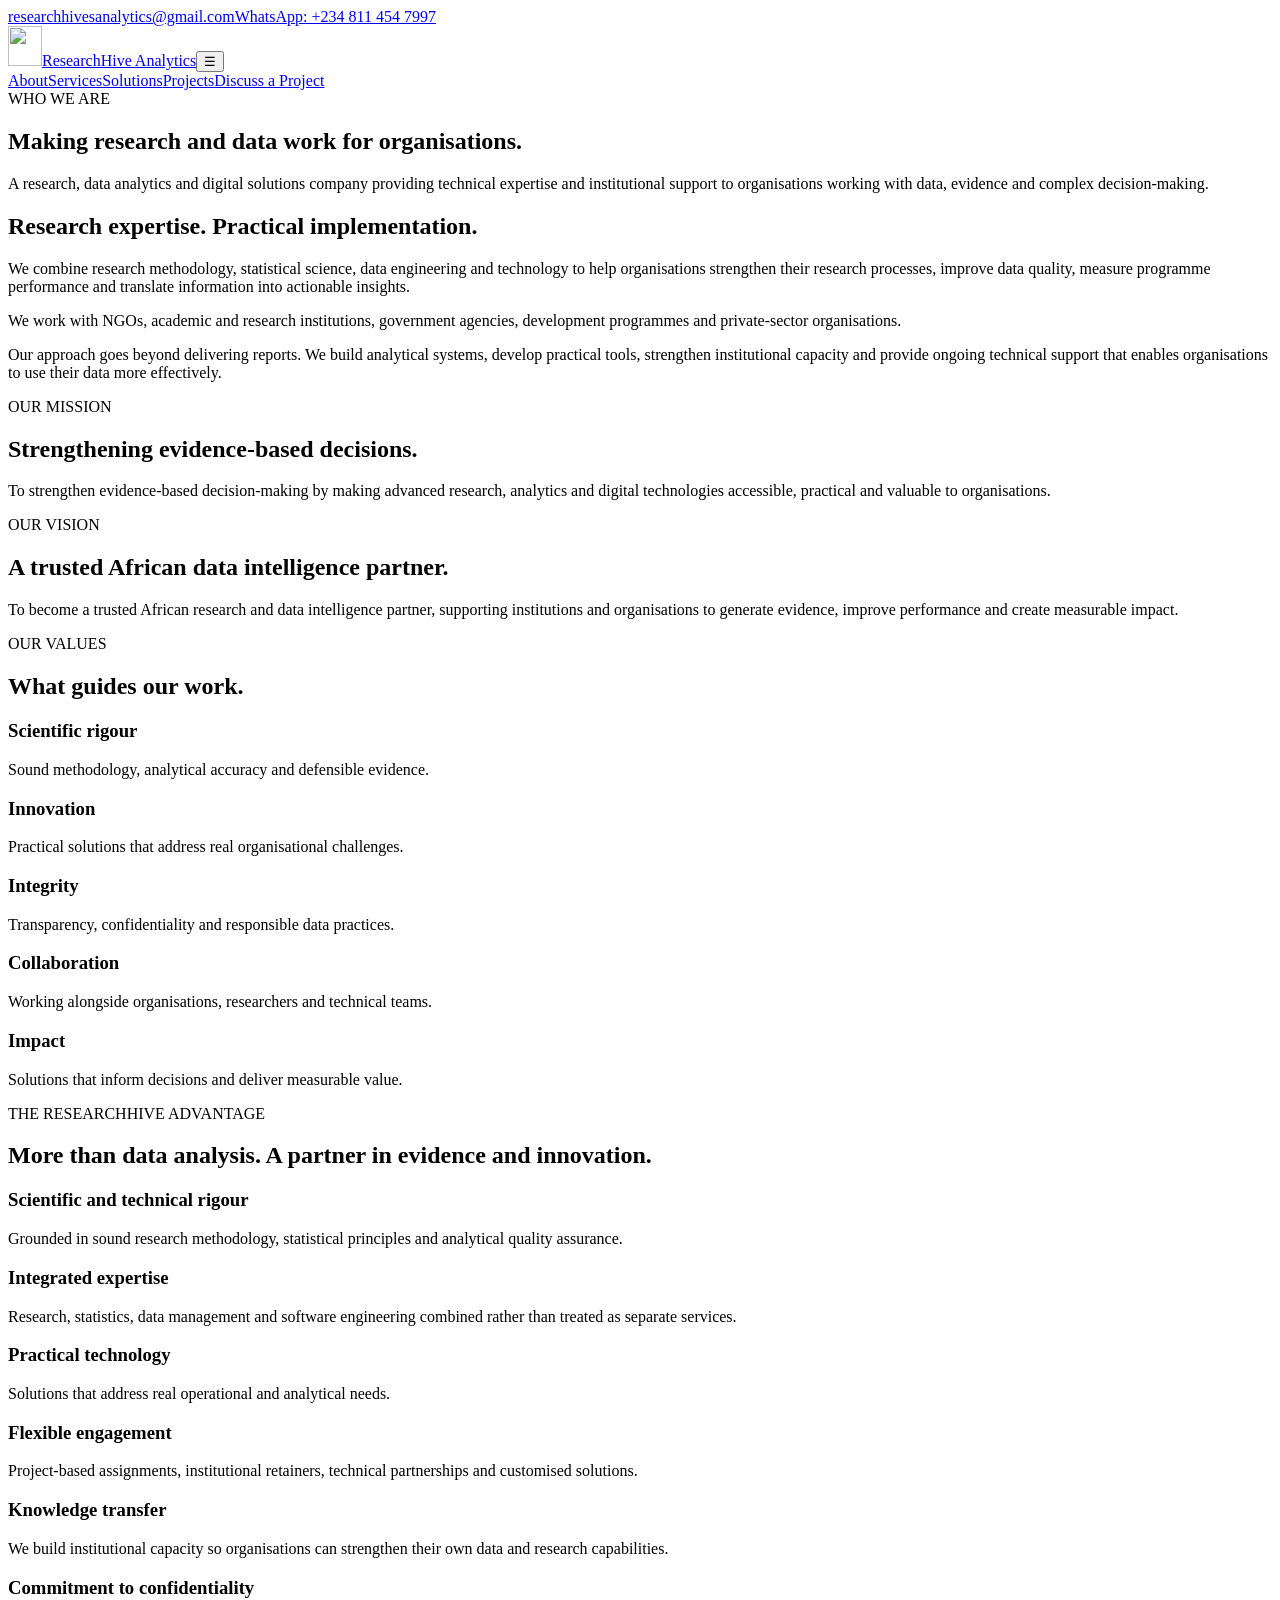
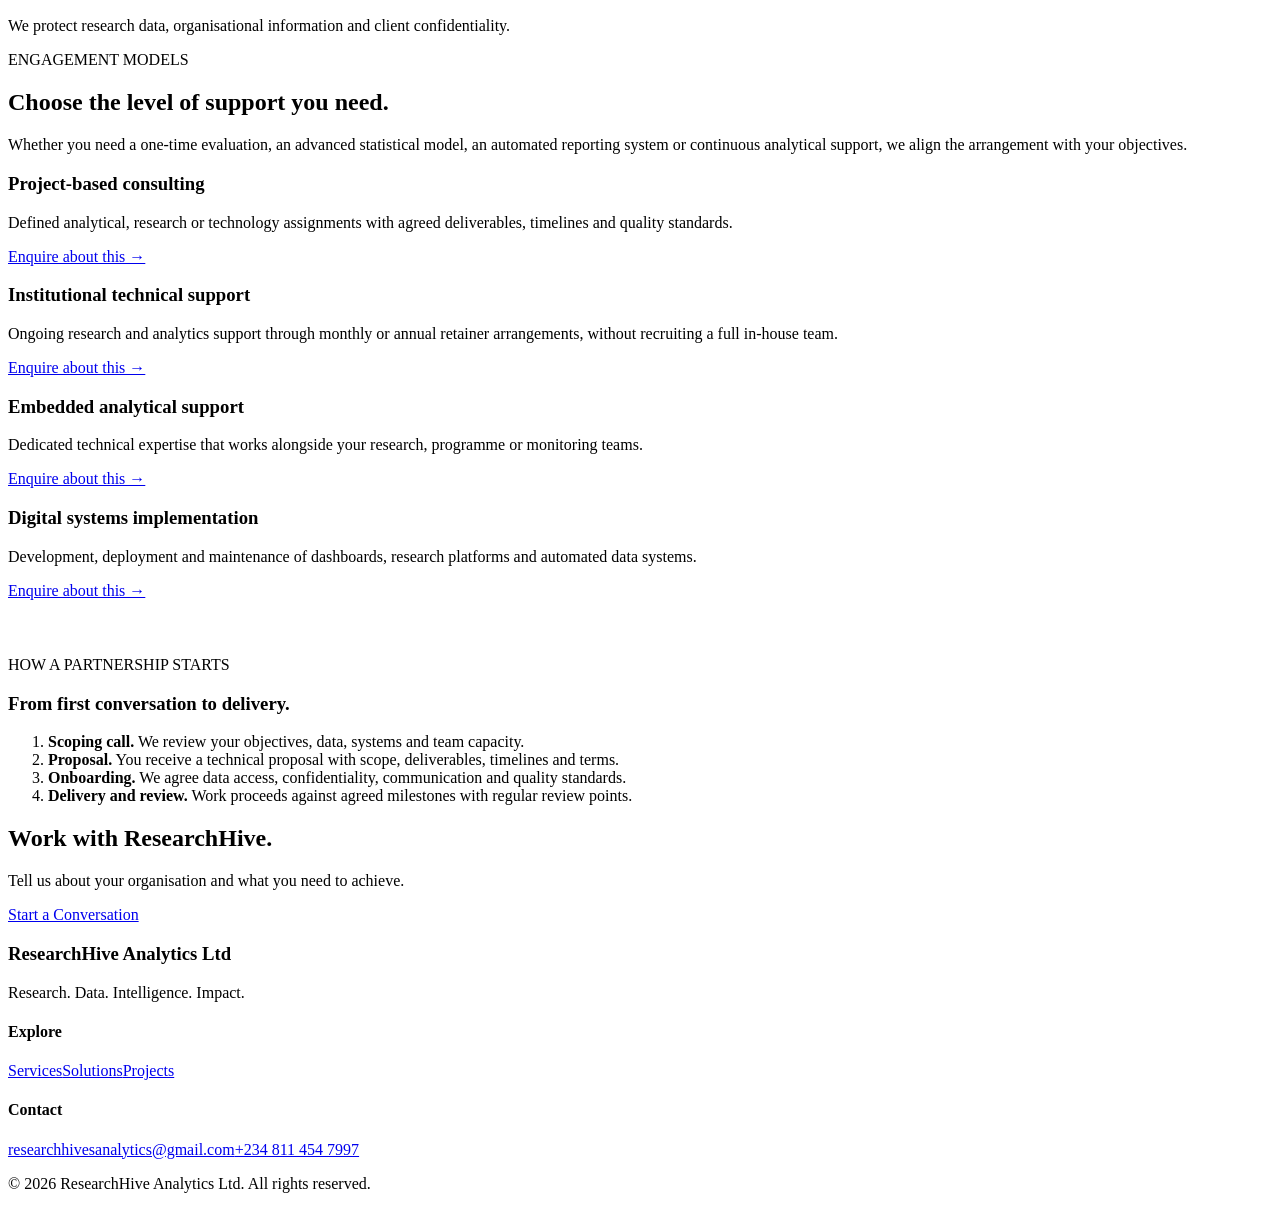
==== about.html @ 5eda4062 "Add files via upload" ====
<!doctype html><html lang="en"><head><meta charset="utf-8"><meta name="viewport" content="width=device-width,initial-scale=1">
<title>About | ResearchHive Analytics</title>
<meta name="description" content="About ResearchHive Analytics Ltd: mission, values, engagement models and what sets our research and data intelligence work apart.">
<link rel="canonical" href="https://daniellaojekere.github.io/Researchhive/about.html">
<meta name="google-site-verification" content="Zp796G4UZMfhat3cHn0uabc0TzHQWBswNhGbTzUepqc">
<meta property="og:type" content="website">
<meta property="og:site_name" content="ResearchHive Analytics Ltd">
<meta property="og:title" content="About | ResearchHive Analytics">
<meta property="og:description" content="About ResearchHive Analytics Ltd: mission, values, engagement models and what sets our research and data intelligence work apart.">
<meta property="og:url" content="https://daniellaojekere.github.io/Researchhive/about.html">
<meta property="og:image" content="https://daniellaojekere.github.io/Researchhive/assets/images/og-card.png"><meta property="og:image:width" content="1200"><meta property="og:image:height" content="630"><meta name="twitter:card" content="summary_large_image"><meta name="twitter:image" content="https://daniellaojekere.github.io/Researchhive/assets/images/og-card.png">
<meta name="twitter:title" content="About | ResearchHive Analytics">
<meta name="twitter:description" content="About ResearchHive Analytics Ltd: mission, values, engagement models and what sets our research and data intelligence work apart.">
<link rel="icon" type="image/png" href="assets/images/favicon.png"><link rel="apple-touch-icon" href="assets/images/apple-touch-icon.png">
<link rel="preconnect" href="https://fonts.googleapis.com"><link rel="preconnect" href="https://fonts.gstatic.com" crossorigin><link href="https://fonts.googleapis.com/css2?family=Inter:wght@400;500;600;700&family=Lora:wght@500;600;700&display=swap" rel="stylesheet"><link rel="stylesheet" href="css/style.css"></head><body>
<div class="contact-bar"><a href="mailto:researchhivesanalytics@gmail.com">researchhivesanalytics@gmail.com</a><a href="https://wa.me/2348114547997" target="_blank" rel="noopener">WhatsApp: +234 811 454 7997</a></div><header class="site-nav"><a class="brand" href="index.html"><img class="brand-mark" src="assets/images/logo-mark.png" alt="" width="34" height="40">ResearchHive <span>Analytics</span></a><button class="nav-toggle" aria-label="Toggle navigation">☰</button><nav class="nav-links"><a href="about.html">About</a><a href="services.html">Services</a><a href="solutions.html">Solutions</a><a href="projects.html">Projects</a><a class="nav-cta" href="contact.html">Discuss a Project</a></nav></header>
<main><section class="page-hero"><div class="eyebrow">WHO WE ARE</div><h1>Making research and data work for organisations.</h1><p>A research, data analytics and digital solutions company providing technical expertise and institutional support to organisations working with data, evidence and complex decision-making.</p></section>
<section class="section split"><div><h2>Research expertise. Practical implementation.</h2></div><div><p>We combine research methodology, statistical science, data engineering and technology to help organisations strengthen their research processes, improve data quality, measure programme performance and translate information into actionable insights.</p><p>We work with NGOs, academic and research institutions, government agencies, development programmes and private-sector organisations.</p><p>Our approach goes beyond delivering reports. We build analytical systems, develop practical tools, strengthen institutional capacity and provide ongoing technical support that enables organisations to use their data more effectively.</p></div></section>
<section class="section alt grid two"><article class="card-rh"><div class="eyebrow">OUR MISSION</div><h2>Strengthening evidence-based decisions.</h2><p>To strengthen evidence-based decision-making by making advanced research, analytics and digital technologies accessible, practical and valuable to organisations.</p></article><article class="card-rh"><div class="eyebrow">OUR VISION</div><h2>A trusted African data intelligence partner.</h2><p>To become a trusted African research and data intelligence partner, supporting institutions and organisations to generate evidence, improve performance and create measurable impact.</p></article></section>
<section class="section"><div class="eyebrow">OUR VALUES</div><h2>What guides our work.</h2><div class="grid three"><article class="tile"><h3>Scientific rigour</h3><p>Sound methodology, analytical accuracy and defensible evidence.</p></article><article class="tile"><h3>Innovation</h3><p>Practical solutions that address real organisational challenges.</p></article><article class="tile"><h3>Integrity</h3><p>Transparency, confidentiality and responsible data practices.</p></article><article class="tile"><h3>Collaboration</h3><p>Working alongside organisations, researchers and technical teams.</p></article><article class="tile"><h3>Impact</h3><p>Solutions that inform decisions and deliver measurable value.</p></article></div></section><section class="section alt"><div class="eyebrow">THE RESEARCHHIVE ADVANTAGE</div><h2>More than data analysis. A partner in evidence and innovation.</h2><div class="grid three"><article class="tile"><h3>Scientific and technical rigour</h3><p>Grounded in sound research methodology, statistical principles and analytical quality assurance.</p></article><article class="tile"><h3>Integrated expertise</h3><p>Research, statistics, data management and software engineering combined rather than treated as separate services.</p></article><article class="tile"><h3>Practical technology</h3><p>Solutions that address real operational and analytical needs.</p></article><article class="tile"><h3>Flexible engagement</h3><p>Project-based assignments, institutional retainers, technical partnerships and customised solutions.</p></article><article class="tile"><h3>Knowledge transfer</h3><p>We build institutional capacity so organisations can strengthen their own data and research capabilities.</p></article><article class="tile"><h3>Commitment to confidentiality</h3><p>We protect research data, organisational information and client confidentiality.</p></article></div></section><section class="section" id="engagement-models"><div class="eyebrow">ENGAGEMENT MODELS</div><h2>Choose the level of support you need.</h2><p class="section-sub">Whether you need a one-time evaluation, an advanced statistical model, an automated reporting system or continuous analytical support, we align the arrangement with your objectives.</p><div class="grid two"><article class="engage"><h3>Project-based consulting</h3><p>Defined analytical, research or technology assignments with agreed deliverables, timelines and quality standards.</p><a class="text-link" href="contact.html?engagement=Project-based%20consulting">Enquire about this →</a></article><article class="engage"><h3>Institutional technical support</h3><p>Ongoing research and analytics support through monthly or annual retainer arrangements, without recruiting a full in-house team.</p><a class="text-link" href="contact.html?engagement=Institutional%20technical%20support">Enquire about this →</a></article><article class="engage"><h3>Embedded analytical support</h3><p>Dedicated technical expertise that works alongside your research, programme or monitoring teams.</p><a class="text-link" href="contact.html?engagement=Embedded%20analytical%20support">Enquire about this →</a></article><article class="engage"><h3>Digital systems implementation</h3><p>Development, deployment and maintenance of dashboards, research platforms and automated data systems.</p><a class="text-link" href="contact.html?engagement=Digital%20systems%20implementation">Enquire about this →</a></article></div><div class="split" style="margin-top:56px"><div><div class="eyebrow">HOW A PARTNERSHIP STARTS</div><h3>From first conversation to delivery.</h3></div><ol class="steps"><li><b>Scoping call.</b> We review your objectives, data, systems and team capacity.</li><li><b>Proposal.</b> You receive a technical proposal with scope, deliverables, timelines and terms.</li><li><b>Onboarding.</b> We agree data access, confidentiality, communication and quality standards.</li><li><b>Delivery and review.</b> Work proceeds against agreed milestones with regular review points.</li></ol></div></section><section class="cta-band"><div><h2>Work with ResearchHive.</h2><p>Tell us about your organisation and what you need to achieve.</p></div><a class="btn-gold" href="contact.html">Start a Conversation</a></section></main>
<footer class="site-footer"><div class="footer-cols"><div><h3>ResearchHive Analytics Ltd</h3><p class="gold-text">Research. Data. Intelligence. Impact.</p></div><div><h4>Explore</h4><a href="services.html">Services</a><a href="solutions.html">Solutions</a><a href="projects.html">Projects</a></div><div><h4>Contact</h4><a href="mailto:researchhivesanalytics@gmail.com">researchhivesanalytics@gmail.com</a><a href="tel:+2348114547997">+234 811 454 7997</a></div></div><p class="copyright">© 2026 ResearchHive Analytics Ltd. All rights reserved.</p></footer><script src="js/main.js"></script></body></html>
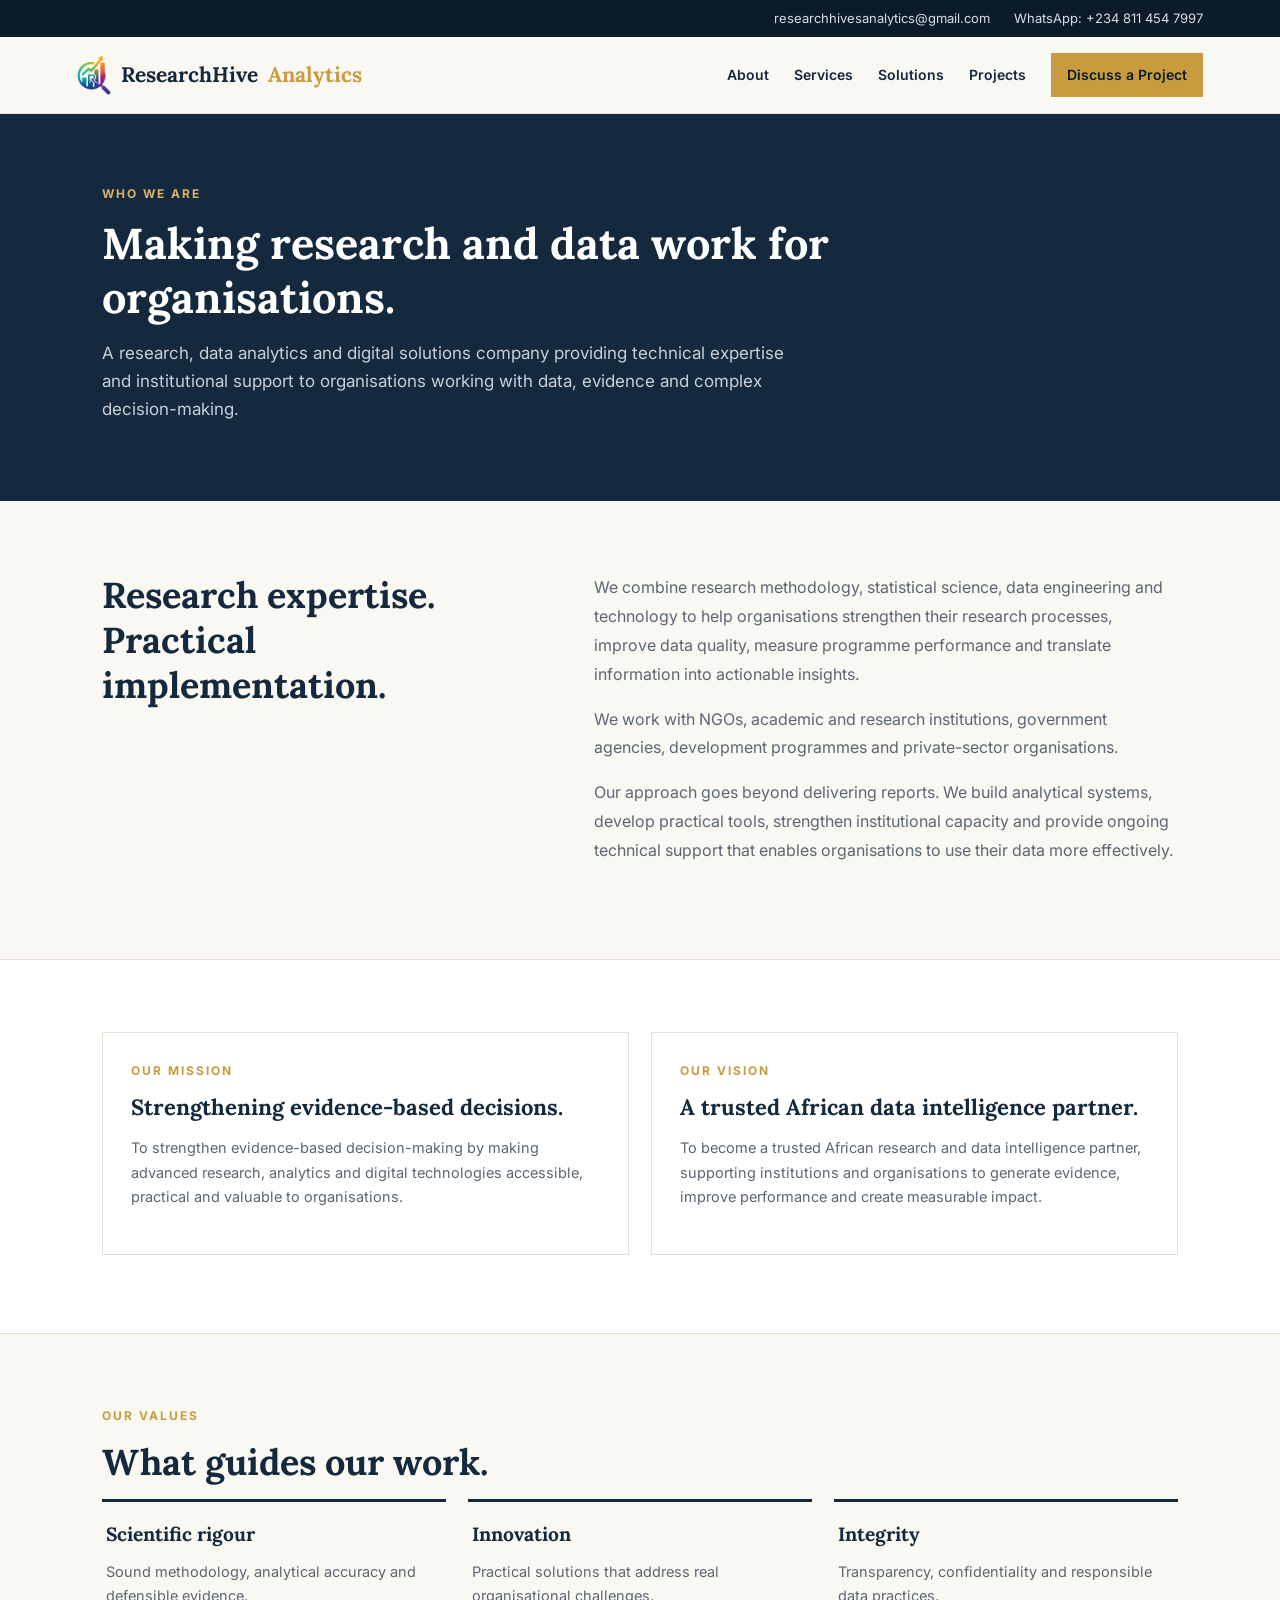
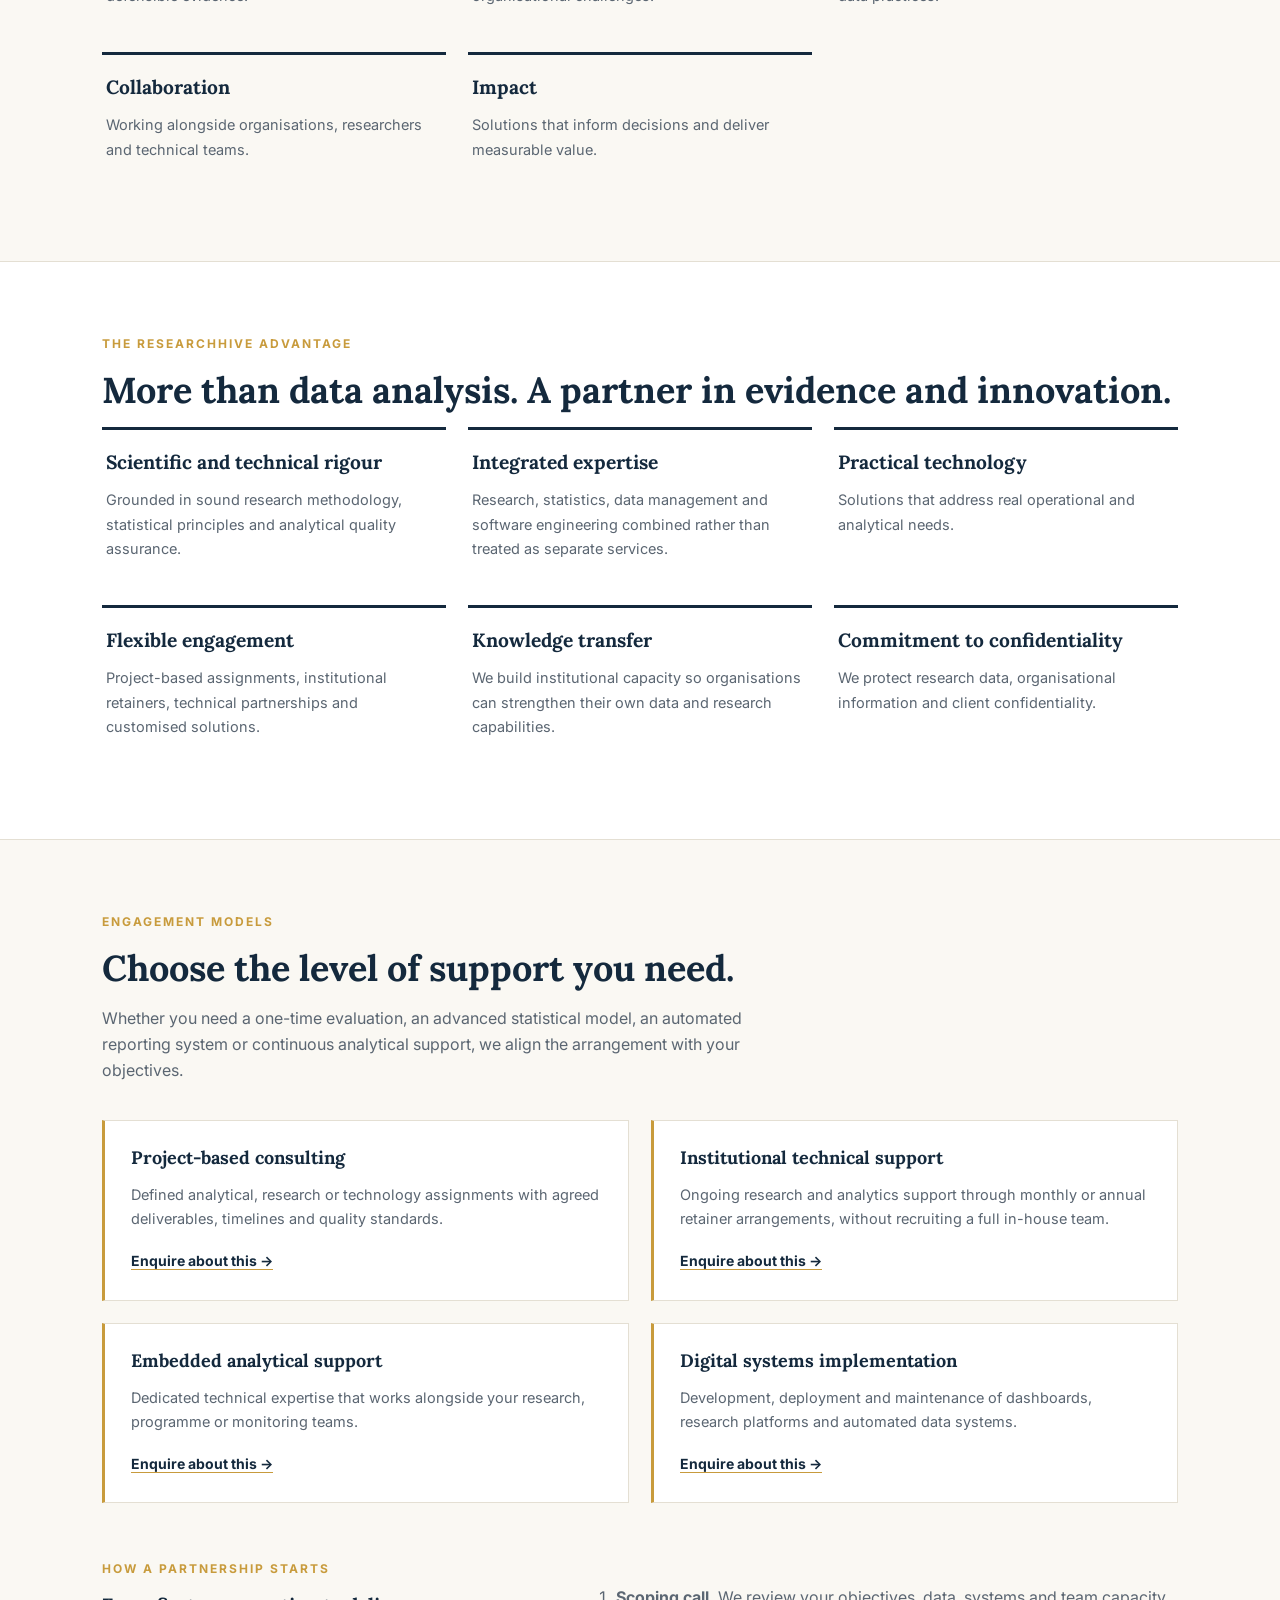
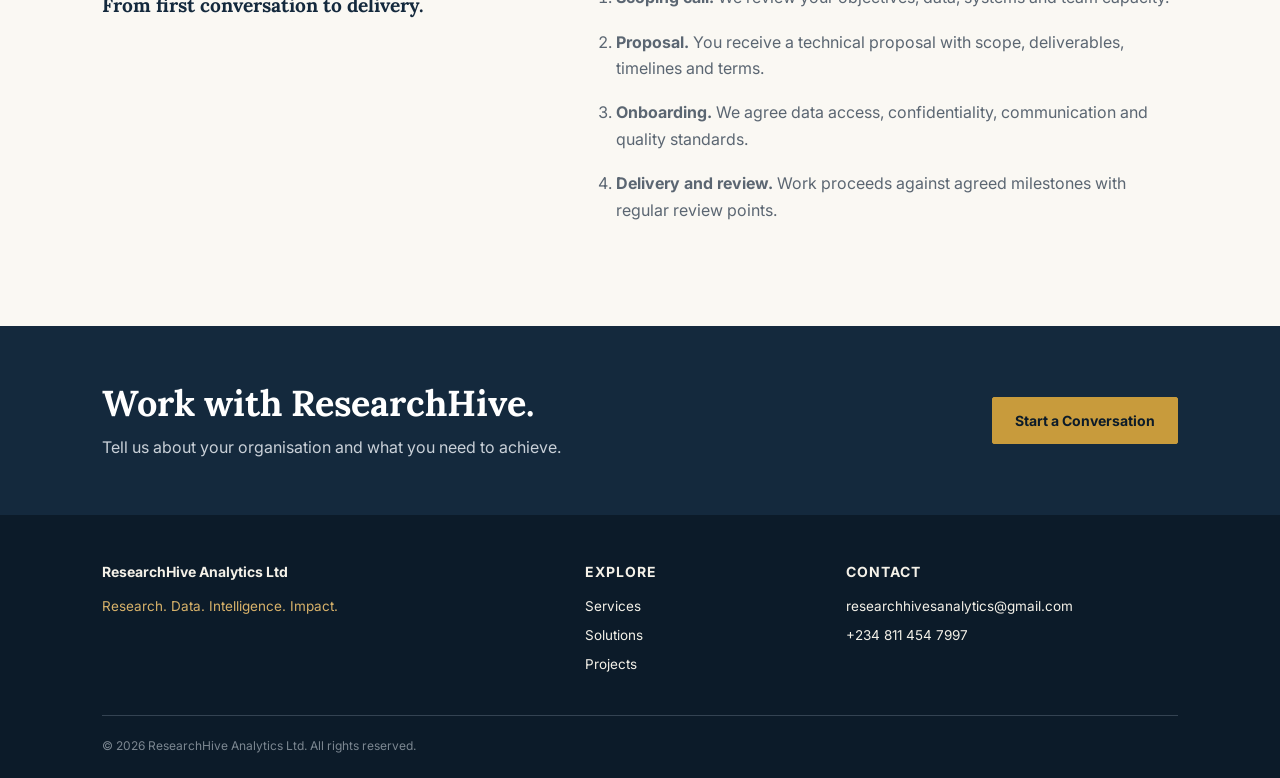
==== commit 432c52a4: "Add files via upload" ====
--- a/about.html
+++ b/about.html
@@ -8,14 +8,14 @@
 <meta property="og:title" content="About | ResearchHive Analytics">
 <meta property="og:description" content="About ResearchHive Analytics Ltd: mission, values, engagement models and what sets our research and data intelligence work apart.">
 <meta property="og:url" content="https://daniellaojekere.github.io/Researchhive/about.html">
-<meta property="og:image" content="https://daniellaojekere.github.io/Researchhive/assets/images/og-card.png"><meta property="og:image:width" content="1200"><meta property="og:image:height" content="630"><meta name="twitter:card" content="summary_large_image"><meta name="twitter:image" content="https://daniellaojekere.github.io/Researchhive/assets/images/og-card.png">
+<meta property="og:image" content="https://daniellaojekere.github.io/Researchhive/og-card.png"><meta property="og:image:width" content="1200"><meta property="og:image:height" content="630"><meta name="twitter:card" content="summary_large_image"><meta name="twitter:image" content="https://daniellaojekere.github.io/Researchhive/og-card.png">
 <meta name="twitter:title" content="About | ResearchHive Analytics">
 <meta name="twitter:description" content="About ResearchHive Analytics Ltd: mission, values, engagement models and what sets our research and data intelligence work apart.">
-<link rel="icon" type="image/png" href="assets/images/favicon.png"><link rel="apple-touch-icon" href="assets/images/apple-touch-icon.png">
-<link rel="preconnect" href="https://fonts.googleapis.com"><link rel="preconnect" href="https://fonts.gstatic.com" crossorigin><link href="https://fonts.googleapis.com/css2?family=Inter:wght@400;500;600;700&family=Lora:wght@500;600;700&display=swap" rel="stylesheet"><link rel="stylesheet" href="css/style.css"></head><body>
-<div class="contact-bar"><a href="mailto:researchhivesanalytics@gmail.com">researchhivesanalytics@gmail.com</a><a href="https://wa.me/2348114547997" target="_blank" rel="noopener">WhatsApp: +234 811 454 7997</a></div><header class="site-nav"><a class="brand" href="index.html"><img class="brand-mark" src="assets/images/logo-mark.png" alt="" width="34" height="40">ResearchHive <span>Analytics</span></a><button class="nav-toggle" aria-label="Toggle navigation">☰</button><nav class="nav-links"><a href="about.html">About</a><a href="services.html">Services</a><a href="solutions.html">Solutions</a><a href="projects.html">Projects</a><a class="nav-cta" href="contact.html">Discuss a Project</a></nav></header>
+<link rel="icon" type="image/png" href="favicon.png"><link rel="apple-touch-icon" href="apple-touch-icon.png">
+<link rel="preconnect" href="https://fonts.googleapis.com"><link rel="preconnect" href="https://fonts.gstatic.com" crossorigin><link href="https://fonts.googleapis.com/css2?family=Inter:wght@400;500;600;700&family=Lora:wght@500;600;700&display=swap" rel="stylesheet"><link rel="stylesheet" href="style.css"></head><body>
+<div class="contact-bar"><a href="mailto:researchhivesanalytics@gmail.com">researchhivesanalytics@gmail.com</a><a href="https://wa.me/2348114547997" target="_blank" rel="noopener">WhatsApp: +234 811 454 7997</a></div><header class="site-nav"><a class="brand" href="index.html"><img class="brand-mark" src="logo-mark.png" alt="" width="34" height="40">ResearchHive <span>Analytics</span></a><button class="nav-toggle" aria-label="Toggle navigation">☰</button><nav class="nav-links"><a href="about.html">About</a><a href="services.html">Services</a><a href="solutions.html">Solutions</a><a href="projects.html">Projects</a><a class="nav-cta" href="contact.html">Discuss a Project</a></nav></header>
 <main><section class="page-hero"><div class="eyebrow">WHO WE ARE</div><h1>Making research and data work for organisations.</h1><p>A research, data analytics and digital solutions company providing technical expertise and institutional support to organisations working with data, evidence and complex decision-making.</p></section>
 <section class="section split"><div><h2>Research expertise. Practical implementation.</h2></div><div><p>We combine research methodology, statistical science, data engineering and technology to help organisations strengthen their research processes, improve data quality, measure programme performance and translate information into actionable insights.</p><p>We work with NGOs, academic and research institutions, government agencies, development programmes and private-sector organisations.</p><p>Our approach goes beyond delivering reports. We build analytical systems, develop practical tools, strengthen institutional capacity and provide ongoing technical support that enables organisations to use their data more effectively.</p></div></section>
 <section class="section alt grid two"><article class="card-rh"><div class="eyebrow">OUR MISSION</div><h2>Strengthening evidence-based decisions.</h2><p>To strengthen evidence-based decision-making by making advanced research, analytics and digital technologies accessible, practical and valuable to organisations.</p></article><article class="card-rh"><div class="eyebrow">OUR VISION</div><h2>A trusted African data intelligence partner.</h2><p>To become a trusted African research and data intelligence partner, supporting institutions and organisations to generate evidence, improve performance and create measurable impact.</p></article></section>
 <section class="section"><div class="eyebrow">OUR VALUES</div><h2>What guides our work.</h2><div class="grid three"><article class="tile"><h3>Scientific rigour</h3><p>Sound methodology, analytical accuracy and defensible evidence.</p></article><article class="tile"><h3>Innovation</h3><p>Practical solutions that address real organisational challenges.</p></article><article class="tile"><h3>Integrity</h3><p>Transparency, confidentiality and responsible data practices.</p></article><article class="tile"><h3>Collaboration</h3><p>Working alongside organisations, researchers and technical teams.</p></article><article class="tile"><h3>Impact</h3><p>Solutions that inform decisions and deliver measurable value.</p></article></div></section><section class="section alt"><div class="eyebrow">THE RESEARCHHIVE ADVANTAGE</div><h2>More than data analysis. A partner in evidence and innovation.</h2><div class="grid three"><article class="tile"><h3>Scientific and technical rigour</h3><p>Grounded in sound research methodology, statistical principles and analytical quality assurance.</p></article><article class="tile"><h3>Integrated expertise</h3><p>Research, statistics, data management and software engineering combined rather than treated as separate services.</p></article><article class="tile"><h3>Practical technology</h3><p>Solutions that address real operational and analytical needs.</p></article><article class="tile"><h3>Flexible engagement</h3><p>Project-based assignments, institutional retainers, technical partnerships and customised solutions.</p></article><article class="tile"><h3>Knowledge transfer</h3><p>We build institutional capacity so organisations can strengthen their own data and research capabilities.</p></article><article class="tile"><h3>Commitment to confidentiality</h3><p>We protect research data, organisational information and client confidentiality.</p></article></div></section><section class="section" id="engagement-models"><div class="eyebrow">ENGAGEMENT MODELS</div><h2>Choose the level of support you need.</h2><p class="section-sub">Whether you need a one-time evaluation, an advanced statistical model, an automated reporting system or continuous analytical support, we align the arrangement with your objectives.</p><div class="grid two"><article class="engage"><h3>Project-based consulting</h3><p>Defined analytical, research or technology assignments with agreed deliverables, timelines and quality standards.</p><a class="text-link" href="contact.html?engagement=Project-based%20consulting">Enquire about this →</a></article><article class="engage"><h3>Institutional technical support</h3><p>Ongoing research and analytics support through monthly or annual retainer arrangements, without recruiting a full in-house team.</p><a class="text-link" href="contact.html?engagement=Institutional%20technical%20support">Enquire about this →</a></article><article class="engage"><h3>Embedded analytical support</h3><p>Dedicated technical expertise that works alongside your research, programme or monitoring teams.</p><a class="text-link" href="contact.html?engagement=Embedded%20analytical%20support">Enquire about this →</a></article><article class="engage"><h3>Digital systems implementation</h3><p>Development, deployment and maintenance of dashboards, research platforms and automated data systems.</p><a class="text-link" href="contact.html?engagement=Digital%20systems%20implementation">Enquire about this →</a></article></div><div class="split" style="margin-top:56px"><div><div class="eyebrow">HOW A PARTNERSHIP STARTS</div><h3>From first conversation to delivery.</h3></div><ol class="steps"><li><b>Scoping call.</b> We review your objectives, data, systems and team capacity.</li><li><b>Proposal.</b> You receive a technical proposal with scope, deliverables, timelines and terms.</li><li><b>Onboarding.</b> We agree data access, confidentiality, communication and quality standards.</li><li><b>Delivery and review.</b> Work proceeds against agreed milestones with regular review points.</li></ol></div></section><section class="cta-band"><div><h2>Work with ResearchHive.</h2><p>Tell us about your organisation and what you need to achieve.</p></div><a class="btn-gold" href="contact.html">Start a Conversation</a></section></main>
-<footer class="site-footer"><div class="footer-cols"><div><h3>ResearchHive Analytics Ltd</h3><p class="gold-text">Research. Data. Intelligence. Impact.</p></div><div><h4>Explore</h4><a href="services.html">Services</a><a href="solutions.html">Solutions</a><a href="projects.html">Projects</a></div><div><h4>Contact</h4><a href="mailto:researchhivesanalytics@gmail.com">researchhivesanalytics@gmail.com</a><a href="tel:+2348114547997">+234 811 454 7997</a></div></div><p class="copyright">© 2026 ResearchHive Analytics Ltd. All rights reserved.</p></footer><script src="js/main.js"></script></body></html>+<footer class="site-footer"><div class="footer-cols"><div><h3>ResearchHive Analytics Ltd</h3><p class="gold-text">Research. Data. Intelligence. Impact.</p></div><div><h4>Explore</h4><a href="services.html">Services</a><a href="solutions.html">Solutions</a><a href="projects.html">Projects</a></div><div><h4>Contact</h4><a href="mailto:researchhivesanalytics@gmail.com">researchhivesanalytics@gmail.com</a><a href="tel:+2348114547997">+234 811 454 7997</a></div></div><p class="copyright">© 2026 ResearchHive Analytics Ltd. All rights reserved.</p></footer><script src="main.js"></script></body></html>
--- a/style.css
+++ b/style.css
@@ -0,0 +1,23 @@
+:root{--navy:#14293D;--deep:#0C1B29;--gold:#C89B3C;--cream:#FAF8F3;--line:#E4DFD3;--muted:#5B6672;--sand:#EFE9DA}*{box-sizing:border-box}html{scroll-behavior:smooth}body{margin:0;background:var(--cream);color:#1C2B39;font-family:Inter,-apple-system,BlinkMacSystemFont,"Segoe UI",sans-serif;line-height:1.65}h1,h2,h3,h4{font-family:Lora,Georgia,serif;color:var(--navy);line-height:1.25;margin:0 0 14px}h1{font-size:clamp(2.2rem,5vw,3.3rem)}h2{font-size:clamp(1.7rem,3vw,2.25rem)}h3{font-size:1.2rem}p{margin:0 0 16px;color:var(--muted)}a{color:inherit}.contact-bar{background:var(--deep);color:#D8DEE4;padding:8px 6vw;display:flex;justify-content:flex-end;gap:24px;flex-wrap:wrap;font-size:13px}.contact-bar a{text-decoration:none;color:inherit}.contact-bar a:hover{color:var(--gold)}.site-nav{position:sticky;top:0;z-index:20;background:rgba(250,248,243,.97);backdrop-filter:blur(8px);border-bottom:1px solid var(--line);padding:16px 6vw;display:flex;align-items:center;justify-content:space-between;gap:20px}.brand{font:700 21px Lora,Georgia,serif;text-decoration:none;color:var(--navy);white-space:nowrap}.brand span{color:var(--gold)}.nav-links{display:flex;align-items:center;gap:25px}.nav-links a{text-decoration:none;color:var(--navy);font-size:14px;font-weight:600}.nav-links a:hover{color:var(--gold)}.nav-links .nav-cta{background:var(--gold);padding:10px 16px;color:var(--deep)}.nav-toggle{display:none;background:transparent;border:1px solid var(--line);padding:7px 12px;font-size:20px;color:var(--navy)}.hero{background:linear-gradient(180deg,var(--deep),var(--navy));color:#F4F1E8;padding:105px 8vw 88px}.hero h1{color:#F4F1E8;max-width:900px}.eyebrow{color:var(--gold);font-size:12px;letter-spacing:2px;font-weight:700;margin-bottom:14px}.hero .eyebrow,.page-hero .eyebrow{color:#D8B26A}.lede{font-size:18px;color:#C9D0D8;max-width:700px;margin:20px 0 30px}.support{color:#D8B26A;font-style:italic;margin-top:25px}.actions{display:flex;gap:14px;flex-wrap:wrap}.btn-gold,.btn-ghost,.btn-line{display:inline-block;text-decoration:none;padding:11px 22px;border-radius:2px;font-size:14px;font-weight:700;cursor:pointer}.btn-gold{background:var(--gold);color:var(--deep);border:1px solid var(--gold)}.btn-gold:hover{background:#b6872f}.btn-ghost{border:1px solid #8c9aa6;color:#F4F1E8}.btn-line{border:1px solid var(--navy);color:var(--navy);background:transparent}.btn-line:hover{background:var(--navy);color:white}.page-hero{background:var(--navy);padding:70px 8vw 62px;color:white}.page-hero h1{color:white;max-width:850px;font-size:clamp(2rem,4vw,2.7rem)}.page-hero p{color:#C9D0D8;max-width:700px;font-size:17px;margin-top:14px}.section{padding:72px 8vw 78px}.section.alt{background:white;border-block:1px solid var(--line)}.section-sub{max-width:700px;margin:12px 0 36px;font-size:16px}.split{display:grid;grid-template-columns: minmax(220px, .8fr) 1.2fr;gap:8vw;align-items:start}.split p{font-size:16px;line-height:1.8}.grid{display:grid;gap:22px}.grid.three{grid-template-columns:repeat(3,minmax(0,1fr))}.grid.two{grid-template-columns:repeat(2,minmax(0,1fr))}.tile{border-top:3px solid var(--navy);padding:20px 4px 5px}.tile .ic{color:var(--gold);font-size:27px;margin-bottom:10px}.tile p,.card-rh p,.service-block p,.service-block li{font-size:14.5px;line-height:1.7}.card-rh,.service-block{background:white;border:1px solid var(--line);padding:28px;height:100%}.card-rh h2{font-size:22px}.tag{display:inline-block;background:var(--sand);color:var(--navy);padding:4px 10px;font-size:11px;font-weight:700;letter-spacing:1px;text-transform:uppercase;margin:8px 0 13px}.product-placeholder{aspect-ratio:16/9;background:linear-gradient(135deg,#EEF1F5,var(--sand));border:1px solid var(--line);display:grid;place-items:center;color:var(--navy);font:600 22px Lora,Georgia,serif;margin-bottom:18px}.product-img{width:100%;height:auto;max-height:340px;object-fit:contain;border:1px solid var(--line);margin-bottom:18px}.product-detail .product-placeholder{margin-top:0}.product-detail ul{padding-left:20px;color:var(--muted);font-size:14px}.service-block{display:flex;flex-direction:column}.service-block .number{font:28px Lora,Georgia,serif;color:var(--gold)}.service-block ul{padding-left:20px;flex:1;color:var(--muted)}.service-block .btn-line{align-self:flex-start;margin-top:12px}.section-foot{margin-top:32px}.text-link{font-weight:700;color:var(--navy);text-decoration:none;border-bottom:1px solid var(--gold);font-size:14px}.text-link:hover{color:var(--gold)}.cta-band{background:var(--navy);padding:55px 8vw;color:white;display:flex;justify-content:space-between;align-items:center;gap:25px;flex-wrap:wrap}.cta-band h2{color:white;margin-bottom:8px}.cta-band p{color:#C9D0D8;margin:0}.site-footer{background:var(--deep);color:#B9C2CA;padding:48px 8vw 22px;font-size:13.5px}.footer-cols{display:grid;grid-template-columns:2fr 1fr 1.5fr;gap:40px}.site-footer h3,.site-footer h4{color:#F4F1E8;font-family:Inter,sans-serif;font-size:14px}.site-footer h4{text-transform:uppercase;letter-spacing:1px}.site-footer a,.site-footer span{display:block;color:#F4F1E8;text-decoration:none;margin:7px 0}.site-footer a:hover{color:var(--gold)}.gold-text{color:#D8B26A}.copyright{border-top:1px solid #344352;padding-top:20px;margin:32px 0 0;color:#7C8791;font-size:12px}.note,.form-note{font-size:12px;color:var(--muted);margin-top:22px}.contact-layout{display:grid;grid-template-columns:minmax(240px,.75fr) minmax(0,1.5fr);gap:36px;background:var(--navy)}.contact-info h2,.contact-info h3{color:white}.contact-info p,.contact-info li{color:#C9D0D8}.contact-info>a{display:block;color:#F4F1E8;border:1px solid #526170;padding:12px 15px;text-decoration:none;margin:12px 0;font-size:14px;overflow-wrap:anywhere}.contact-info>a:hover{border-color:var(--gold);color:var(--gold)}.steps{padding-left:22px}.steps li{padding:9px 0;color:var(--muted)}.steps b{color:inherit}.contact-form{background:#F4F1E8;padding:32px;color:var(--navy)}.contact-form h2{font-size:19px;margin:5px 0 18px}.contact-form h2:not(:first-child){margin-top:30px;border-top:1px solid var(--line);padding-top:22px}.form-grid{display:grid;grid-template-columns:repeat(2,minmax(0,1fr));gap:15px}.contact-form label{display:block;font-size:13px;font-weight:600;color:var(--navy);margin-bottom:15px}.contact-form em{color:#A0522D;font-style:normal}.contact-form input,.contact-form select,.contact-form textarea{display:block;width:100%;margin-top:6px;padding:11px;border:1px solid var(--line);background:white;border-radius:2px;font:14px Inter,sans-serif;color:var(--navy)}.contact-form textarea{resize:vertical}.contact-form input:focus,.contact-form select:focus,.contact-form textarea:focus{outline:2px solid #D8B26A;outline-offset:1px}.form-status{margin-top:14px;font-size:13px}.muted{color:var(--muted)}@media(max-width:900px){.nav-toggle{display:block}.nav-links{display:none;position:absolute;left:0;right:0;top:100%;background:var(--cream);padding:18px 6vw 24px;border-bottom:1px solid var(--line);flex-direction:column;align-items:stretch;gap:15px}.nav-links.open{display:flex}.nav-links .nav-cta{text-align:center}.grid.three{grid-template-columns:repeat(2,minmax(0,1fr))}.split{gap:30px}}@media(max-width:620px){.contact-bar{justify-content:center;gap:8px 18px}.site-nav{padding:13px 5vw}.hero,.page-hero{padding:65px 6vw}.section{padding:52px 6vw}.grid.three,.grid.two,.split,.contact-layout,.footer-cols{grid-template-columns:1fr}.form-grid{grid-template-columns:1fr}.contact-form{padding:22px}.cta-band{padding:42px 6vw}.footer-cols{gap:24px}.hero h1{font-size:2.25rem}}
+/* ---- Additions: restored content, form fallback, product images ---- */
+.product-img + .product-placeholder{display:none}
+.insight{border-left:3px solid var(--gold);background:var(--cream);padding:20px 24px}
+.insight h3{font-size:16px}
+.insight p,.insight li{font-size:14.5px;color:var(--muted)}
+.insight ol{padding-left:20px;margin:0}
+.engage{background:white;border:1px solid var(--line);border-left:3px solid var(--gold);padding:26px}
+.engage h3{font-size:18px}
+.engage p{font-size:14.5px}
+.card-rh{display:flex;flex-direction:column}
+.card-rh>.btn-line{align-self:flex-start;margin-top:auto}
+.field-help{display:inline-block;margin-top:6px;font-size:12px;font-weight:500;color:var(--navy);text-decoration:underline}
+.form-alt{font-size:13px;color:var(--navy);margin-top:6px}
+.form-alt a{color:var(--navy);font-weight:600}
+.form-status{color:var(--navy)}
+.form-status a{color:var(--navy);font-weight:600}
+.brand{display:inline-flex;align-items:center;gap:10px}
+.brand-mark{height:40px;width:auto}
+.product-img{aspect-ratio:16/9;object-fit:cover;object-position:top left;max-height:none;background:#1b2530}
+.custom-wide{margin-top:22px}
+.custom-wide .card-rh{height:auto}
+.product-detail .btn-line + p{margin:14px 0 0}
